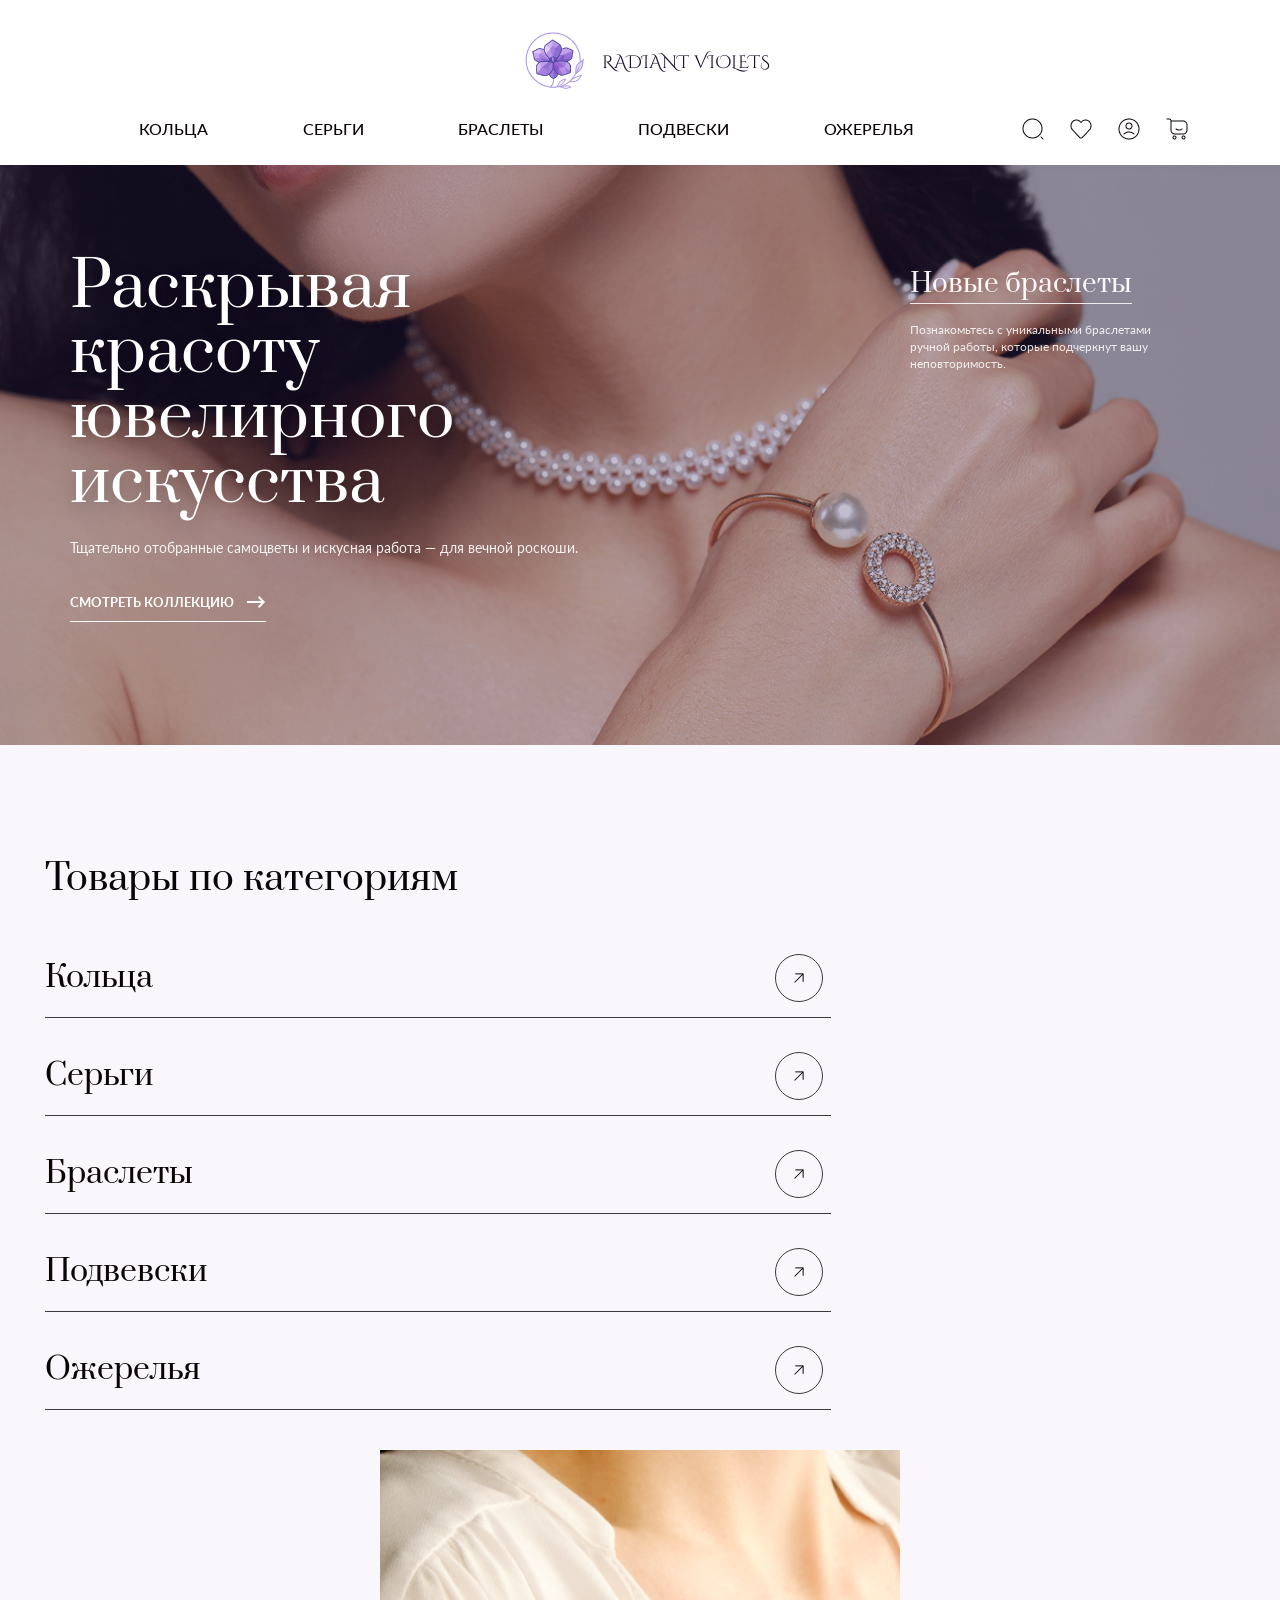
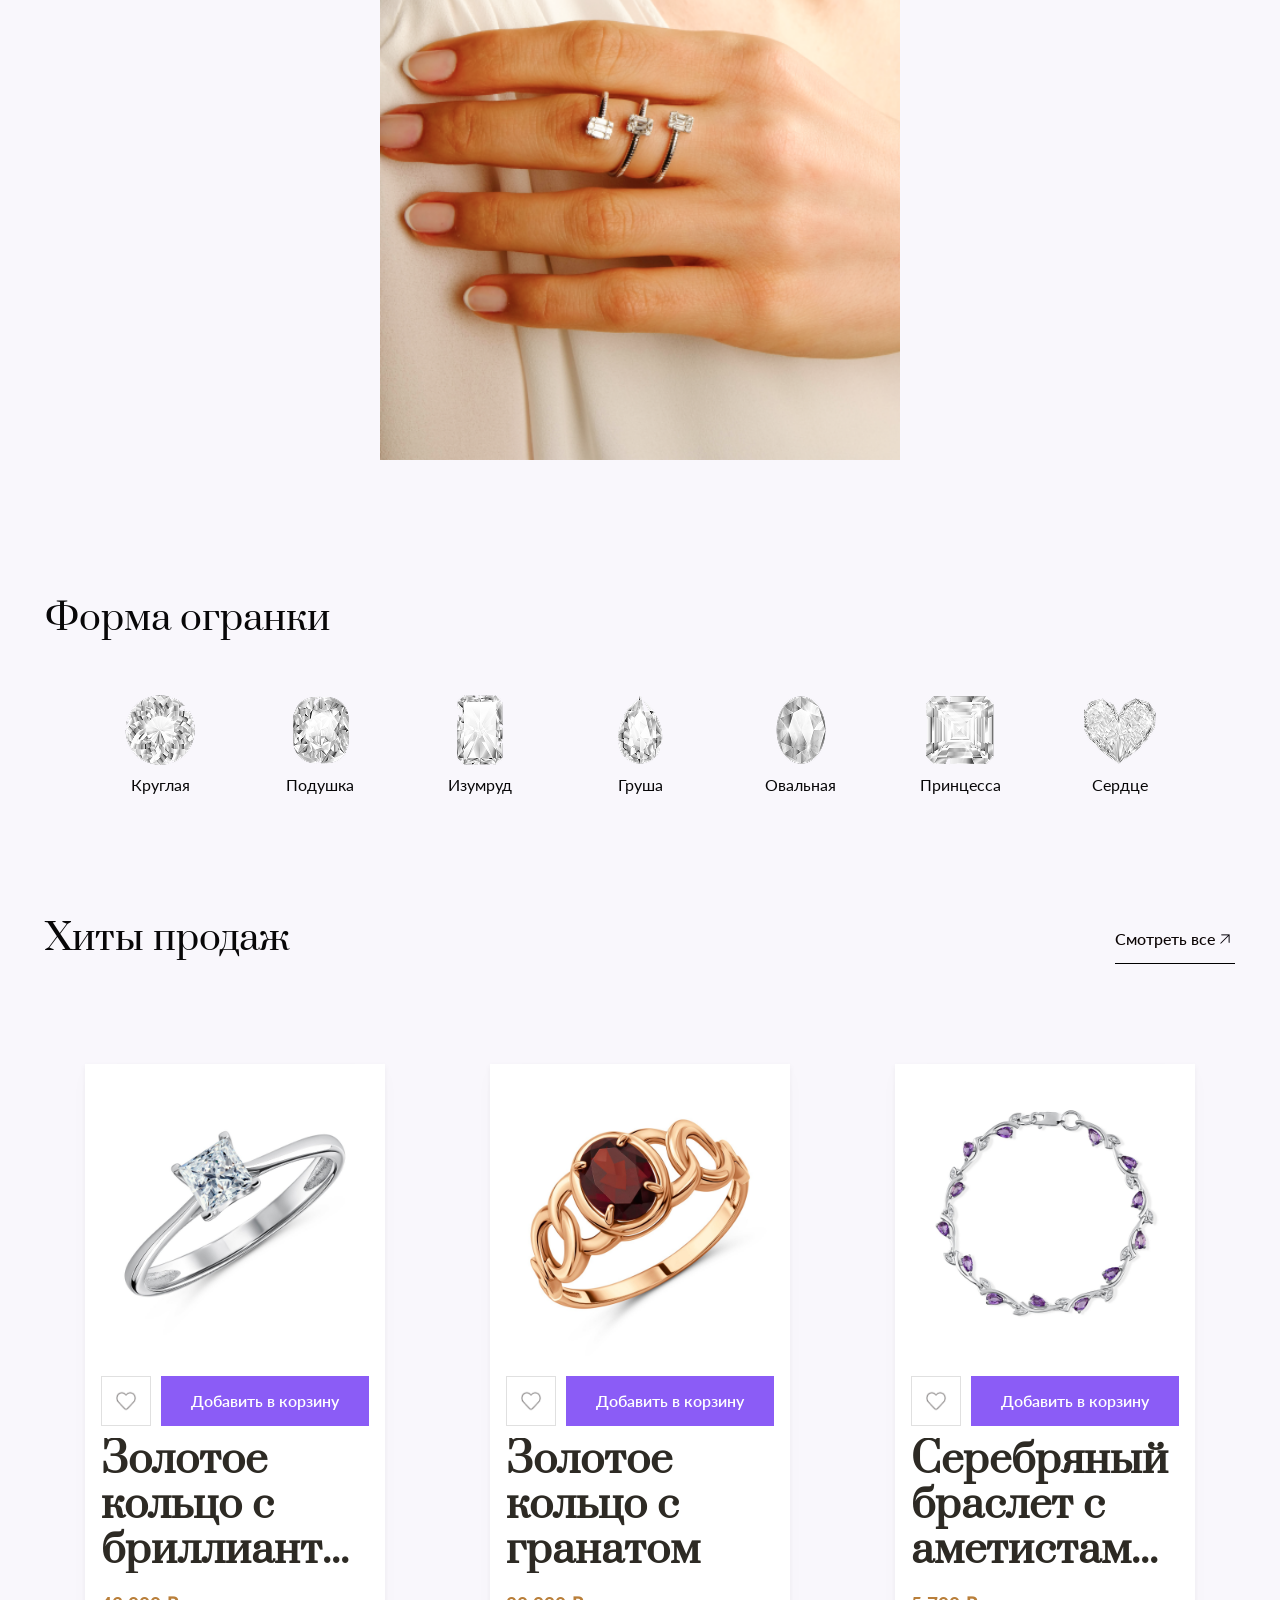
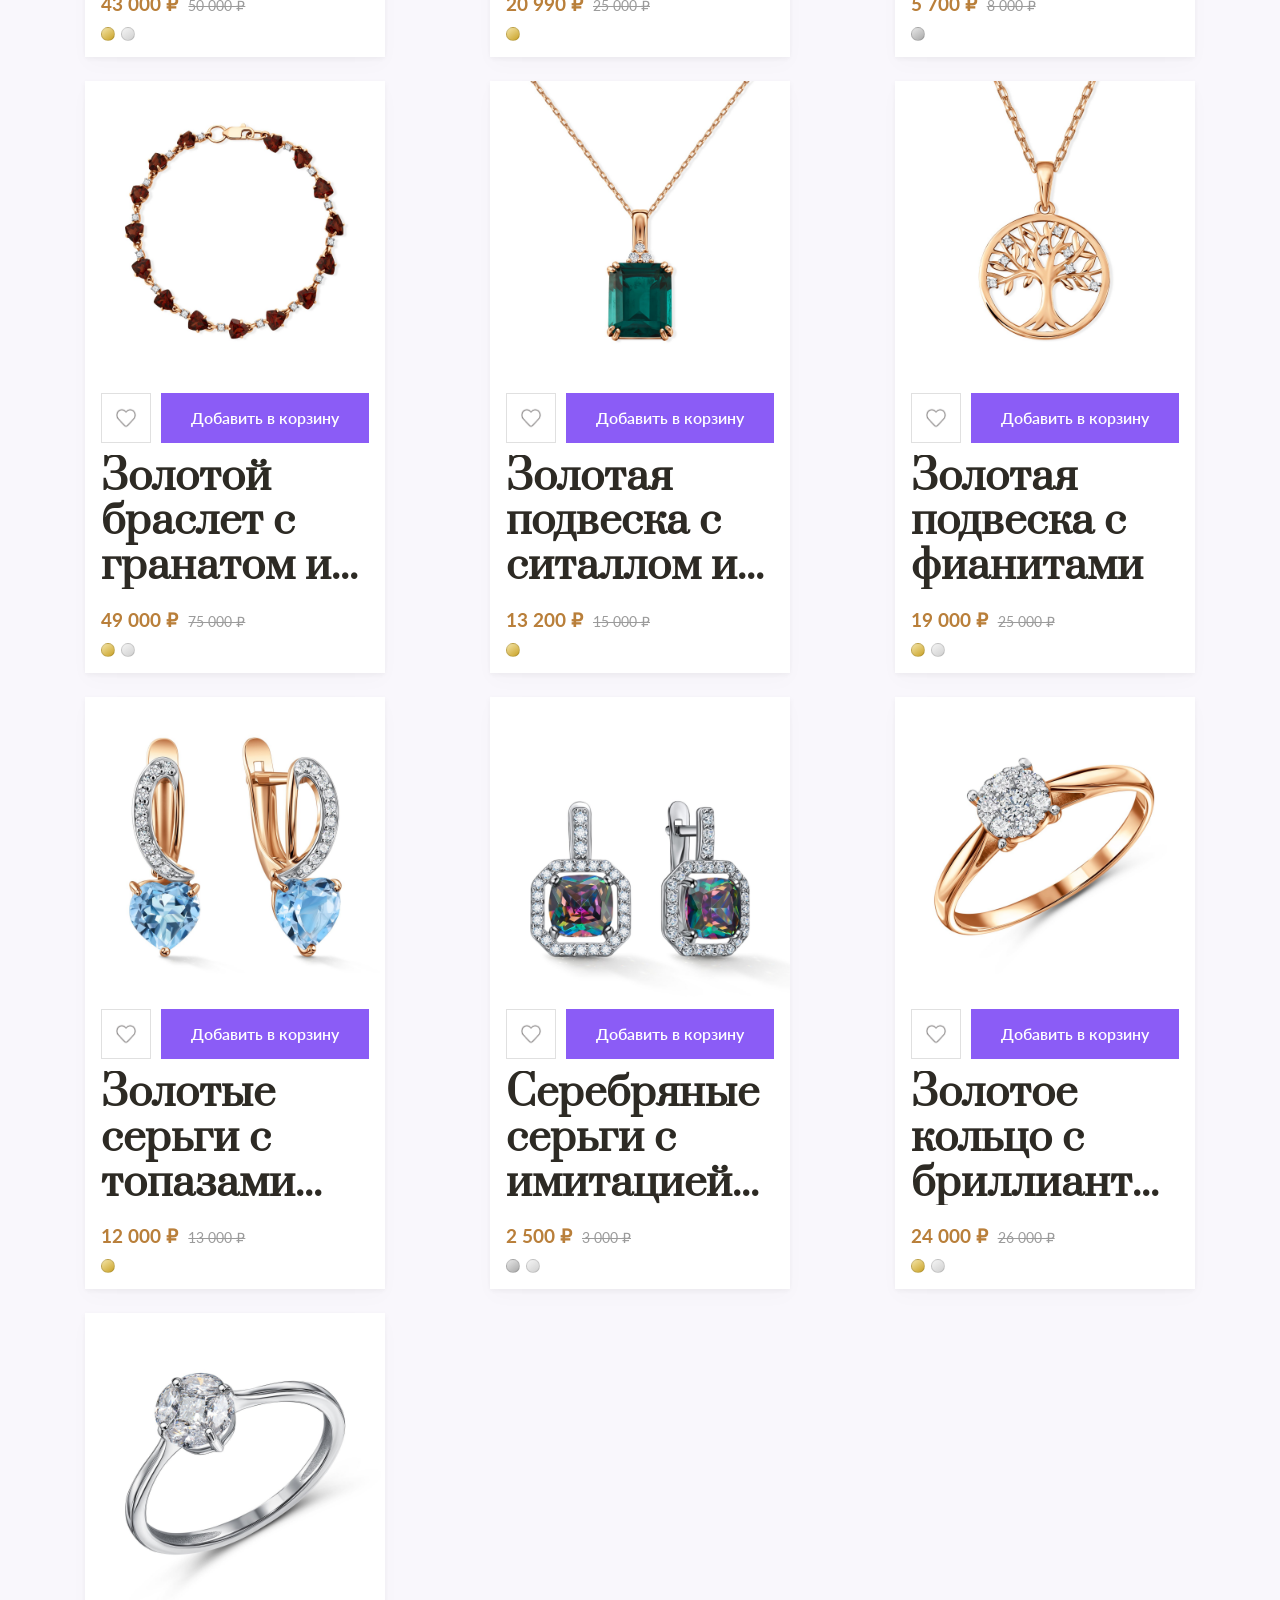
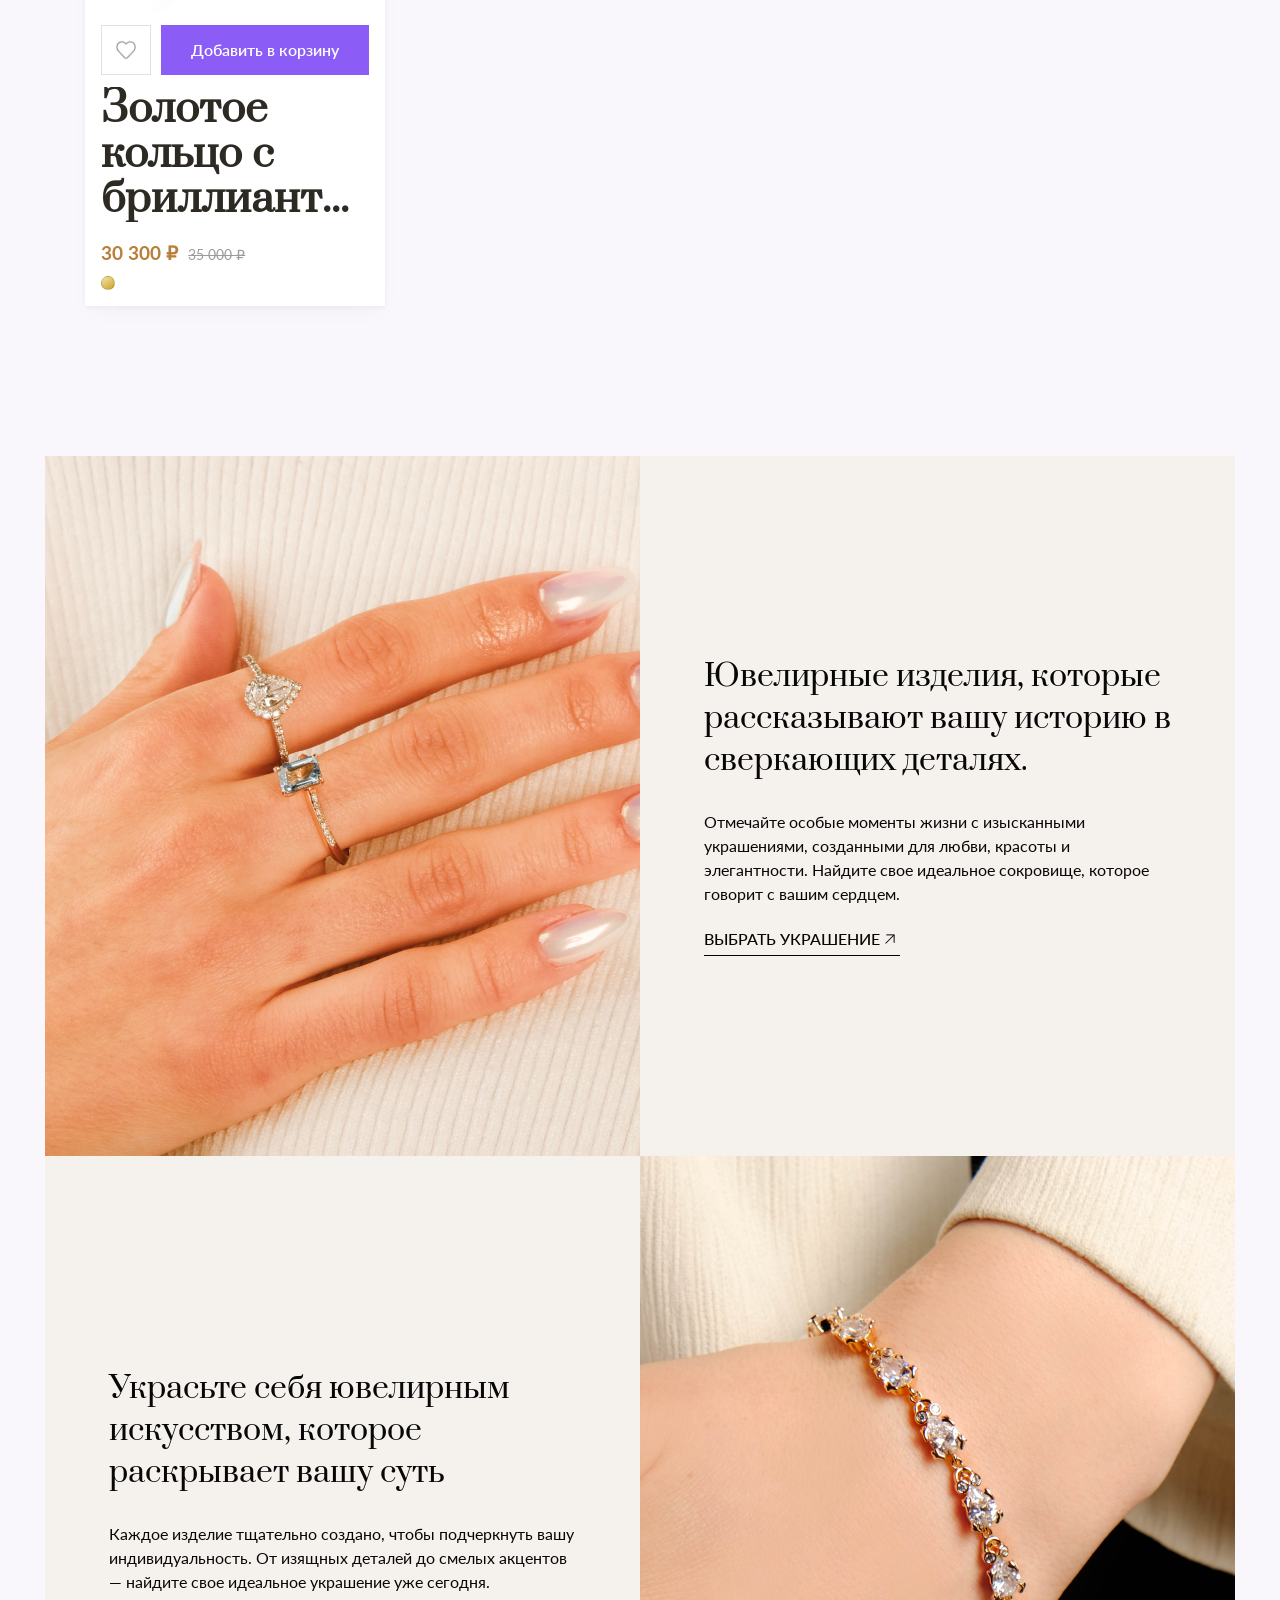
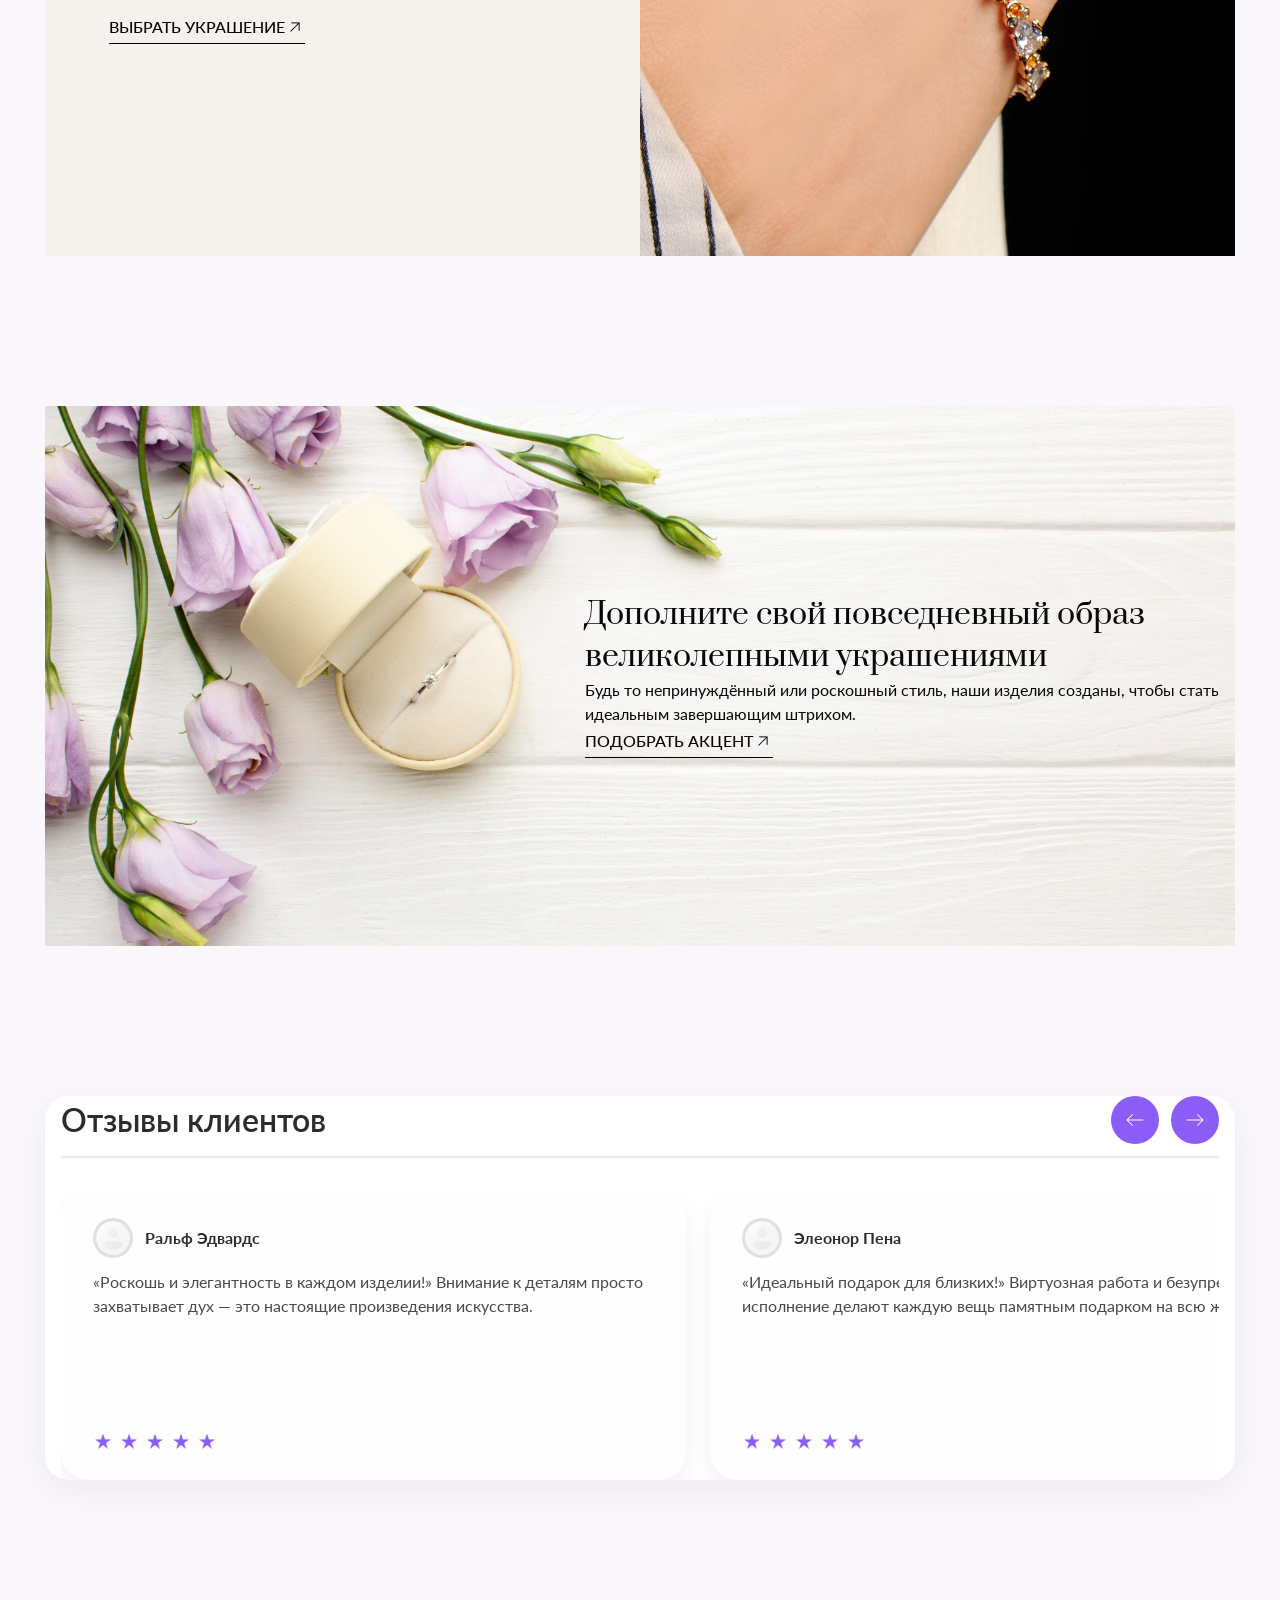
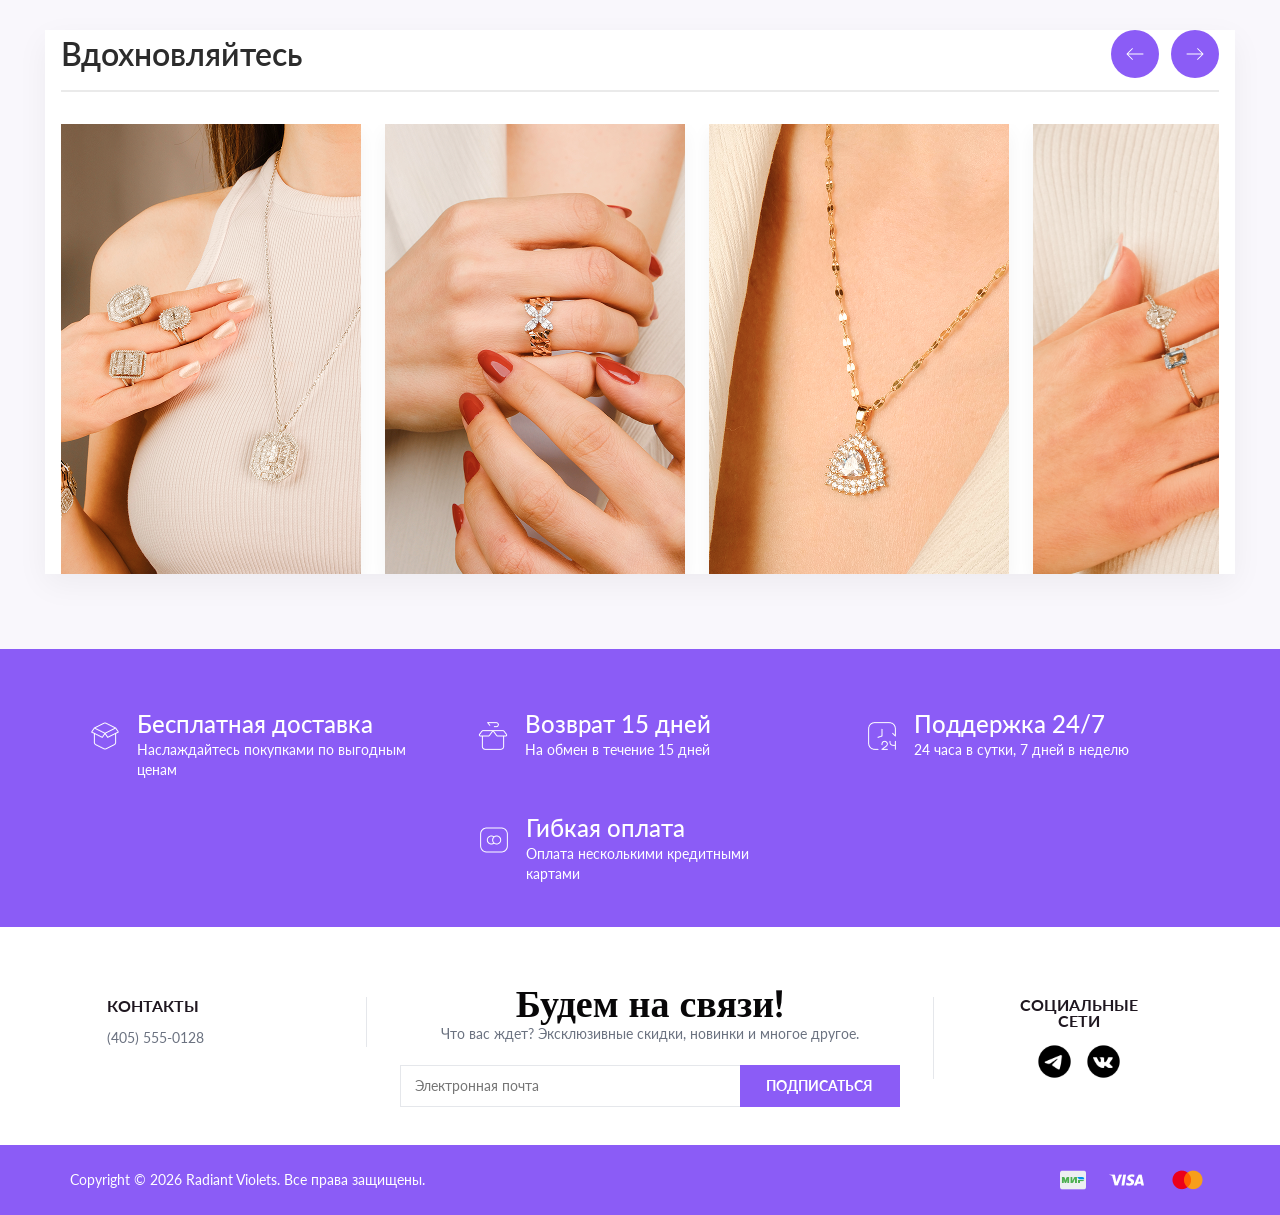
==== index.html @ 6eea1e0e "first commit" ====
<!DOCTYPE html>
<html lang="ru">
<head>
    <meta charset="UTF-8">
    <meta name="viewport" content="width=device-width, initial-scale=1.0">
    <title>RADIANT VIOLETS</title>
    <link rel="stylesheet" href="./css/style.css">
    <!-- favicon -->
	<link type="image/x-icon" href="./icon/Logo.png"  rel="shortcut icon">
    <link type="image/x-icon" href="./icon/Logo.png" rel="icon">
</head>
<body>
    <!-- Меню -->
    <div class="menu_bar">
        <input type="checkbox" id="burger_menu" class="burger_toggle" aria-hidden="true">
        <label for="burger_menu" class="burger_btn" aria-label="Открыть меню категорий">
            <span class="burger_line"></span>
            <span class="burger_line"></span>
            <span class="burger_line"></span>
        </label>

        <label for="burger_menu" class="burger_backdrop" aria-hidden="true"></label>
        <div class="burger_drawer" role="navigation" aria-label="Категории">
            <ul class="burger_nav">
                <li><a class="burger_link" href="./catalog.html?category=rings">КОЛЬЦА</a></li>
                <li><a class="burger_link" href="./catalog.html?category=earrings">СЕРЬГИ</a></li>
                <li><a class="burger_link" href="./catalog.html?category=bracelets">БРАСЛЕТЫ</a></li>
                <li><a class="burger_link" href="./catalog.html?category=necklaces">ПОДВЕСКИ</a></li>
                <li><a class="burger_link" href="./catalog.html?category=necklaces">ОЖЕРЕЛЬЯ</a></li>
                <li><a class="burger_link" href="./catalog.html?category=engagement">ПОМОЛВОЧНЫЕ КОЛЬЦА</a></li>
            </ul>
        </div>

        <div class="logo"><a href="./index.html"><img class="logo_img" src="./icon/Logo.png" alt=""></a><span class="logo_text">RADIANT VIOLETS</span></div>

        <ul class="nav">
            <li class="nav_item"> <a class="nav_link" href="./catalog.html?category=rings">КОЛЬЦА</a></li>
            <li class="nav_item"> <a class="nav_link" href="./catalog.html?category=earrings">СЕРЬГИ</a></li>
            <li class="nav_item"> <a class="nav_link" href="./catalog.html?category=bracelets">БРАСЛЕТЫ</a></li>
            <li class="nav_item"> <a class="nav_link" href="./catalog.html?category=necklaces">ПОДВЕСКИ</a></li>
            <li class="nav_item"> <a class="nav_link" href="./catalog.html?category=necklaces">ОЖЕРЕЛЬЯ</a></li>
        </ul>
        <ul class="nav_btn">
            <li class="nav_item_btn nav_item_search" role="button" tabindex="0" aria-label="Поиск по каталогу"><img class="nav_btn_icon" src="./icon/search-btn-icon.png" alt=""></li>
            <li class="nav_item_btn nav_item_fav" aria-label="Открыть избранное">
                <img class="nav_btn_icon" src="./icon/favourite-btn-icon.png" alt="">
                <span class="fav_badge" id="favBadge" aria-hidden="true"></span>
            </li>
            <li class="nav_item_btn nav_item_user"><img class="nav_btn_icon" src="./icon/user-btn-icon.png" alt=""></li>
            <li class="nav_item_btn nav_item_cart" aria-label="Открыть корзину">
                <img class="nav_btn_icon" src="./icon/Cart-btn-icon.png" alt="">
                <span class="cart_badge" id="cartBadge" aria-hidden="true"></span>
            </li>
        </ul>
    </div>

    <!-- Избранное -->
    <div id="favOverlay" class="fav-overlay" aria-hidden="true">
        <div class="fav-drawer" role="dialog" aria-modal="true" aria-label="Избранное">
            <div class="fav-header">
                <h2 class="fav-title">Избранное</h2>
                <button type="button" class="fav-close" id="favCloseBtn" aria-label="Закрыть избранное">&times;</button>
            </div>

            <div class="fav-items" id="favItems" aria-label="Товары в избранном"></div>
        </div>
    </div>

    <!-- Корзина -->
    <div id="cartOverlay" class="cart-overlay" aria-hidden="true">
        <div class="cart-drawer" role="dialog" aria-modal="true" aria-label="Корзина">
            <div class="cart-header">
                <h2 class="cart-title">Корзина</h2>
                <button type="button" class="cart-close" id="cartCloseBtn" aria-label="Закрыть корзину">&times;</button>
            </div>

            <div class="cart-items" id="cartItems" aria-label="Товары в корзине"></div>

            <div class="cart-footer">
                <div class="cart-summary">
                    <span class="cart-summary-label">Итоговая сумма</span>
                    <span class="cart-summary-value" id="cartTotal">0 ₽</span>
                </div>
                <button type="button" class="cart-checkout" id="checkoutBtn">Оформить заказ</button>
            </div>
        </div>
    </div>

    <div id="searchOverlay" class="search-overlay" aria-hidden="true">
        <div class="search-modal" role="dialog" aria-modal="true" aria-label="Поиск">
            <button type="button" class="search-close" aria-label="Закрыть поиск">&times;</button>
            <h2 class="search-title">Поиск по каталогу</h2>
            <form id="searchForm" action="./catalog.html" method="get">
                <label class="visually-hidden" for="searchInput">Запрос</label>
                <input type="search" name="q" id="searchInput" placeholder="Название украшения..." autocomplete="off">
                <button type="submit">Найти</button>
            </form>
        </div>
    </div>

    <!-- Модальное окно (вход/регистрация) -->
<div id="authModal" class="modal-overlay">
    <div class="modal-container">
        <div class="modal-content">
            <button class="close-modal" aria-label="Закрыть окно">&times;</button>
            
            <!-- Форма входа -->
            <div id="loginFormContainer" class="form-container">
                <div class="form-title">Добро пожаловать</div>
                <div class="form-subtitle">Пожалуйста, войдите в систему</div>
                
                <form id="loginForm">
                    <div class="input-group">
                        <label>Адрес электронной почты</label>
                        <input type="email" id="loginEmail" placeholder="example@domain.com" required>
                    </div>
                    <div class="input-group">
                        <label>Пароль</label>
                        <input type="password" id="loginPassword" placeholder="••••••••" required>
                    </div>
                    <div class="row-between">
                        <label class="checkbox-label">
                            <input type="checkbox" id="rememberMe"> Запомнить меня
                        </label>
                        <a href="#" class="forgot-link" id="forgotPasswordLink">Забыли пароль?</a>
                    </div>
                    <button type="submit" class="btn-primary">ВОЙТИ</button>
                </form>
                <button id="showRegisterBtn" class="btn-secondary">ЗАРЕГИСТРИРОВАТЬСЯ</button>
            </div>

            <!-- Форма регистрации (изначально скрыта) -->
            <div id="registerFormContainer" class="form-container hidden-form">
                <div class="form-title">Регистрация</div>
                <div class="form-subtitle">Пожалуйста, заполните данные</div>
                
                <form id="registerForm">
                    <div class="input-group">
                        <label>ФИО</label>
                        <input type="text" id="regName" placeholder="Иванов Иван Иванович" required>
                    </div>
                    <div class="input-group">
                        <label>Адрес электронной почты</label>
                        <input type="email" id="regEmail" placeholder="hello@example.com" required>
                    </div>
                    <div class="input-group">
                        <label>Пароль</label>
                        <input type="password" id="regPassword" placeholder="Создайте пароль" required>
                    </div>
                    <div class="terms-check">
                        <label class="checkbox-label">
                            <input type="checkbox" id="acceptTerms"> Я принимаю условия соглашения
                        </label>
                    </div>
                    <button type="submit" class="btn-primary">ЗАРЕГИСТРИРОВАТЬСЯ</button>
                </form>
                <button id="showLoginBtn" class="btn-secondary">ВОЙТИ</button>
            </div>
        </div>
    </div>
</div>

    <!-- HEADER -->
    <header class="hero_header">
        <div class="hero_container">
            <div class="hero_left">
                <h1 class="hero_title">
                    Раскрывая красоту<br>
                    ювелирного<br>
                    искусства
                </h1>
                <p class="hero_desc">
                    Тщательно отобранные самоцветы и искусная работа — для вечной роскоши.
                </p>
                <a class="hero_btn" href="./catalog.html">
                    СМОТРЕТЬ КОЛЛЕКЦИЮ <span class="hero_btn_arrow">→</span>
                </a>
            </div>

            <div class="hero_right">
                <div class="hero_right_title_wrap">
                    <h2 class="hero_right_title">Новые браслеты</h2>
                </div>
                <p class="hero_right_desc">
                    Познакомьтесь с уникальными браслетами ручной работы, которые подчеркнут вашу неповторимость.
                </p>
            </div>

            
        </div>
    </header>

        <!-- MAIN -->
     <main class="main">
        <!-- КАТЕГОРИИ -->
        <div class="Categories">
        <h1 class="Categories_title">Товары по категориям</h1>
        <div class="all_Categories">
            <div class="Categories_links">
                <a href="./catalog.html?category=rings" class="Categories_link">
                    <h1 class="Categories_link_name">Кольца</h1>
                    <div class="Categories_link_img"><img src="./icon/arrow-top.png" alt=""></div>
                </a>
                <a href="./catalog.html?category=earrings" class="Categories_link">
                    <h1 class="Categories_link_name">Серьги</h1>
                    <div class="Categories_link_img"><img src="./icon/arrow-top.png" alt=""></div>
                </a>
                <a href="./catalog.html?category=bracelets" class="Categories_link">
                    <h1 class="Categories_link_name">Браслеты</h1>
                    <div class="Categories_link_img"><img src="./icon/arrow-top.png" alt=""></div>
                </a>
                <a href="./catalog.html?category=necklaces" class="Categories_link">
                    <h1 class="Categories_link_name">Подвевски</h1>
                    <div class="Categories_link_img"><img src="./icon/arrow-top.png" alt=""></div>
                </a>
                <a href="./catalog.html?category=necklaces" class="Categories_link">
                    <h1 class="Categories_link_name">Ожерелья</h1>
                    <div class="Categories_link_img"><img src="./icon/arrow-top.png" alt=""></div>
                </a>
            </div>
            <div class="Categories_img"><img src="./img/Categories.png" alt=""></div>
        </div>
     </div>

        <!-- ФОРМА ОГРАНКИ -->
         <div class="Cut_shape"> 
            <h1 class="Cut_shape_title">Форма огранки</h1>
            <div class="all_Cut_shape">
                <div class="Shape">
                    <img class="Shape_img" src="./img/Форма Огранки/Круглая.png" alt="">
                    <h2 class="Shape_dsc">Круглая</h2>
                </div>
                <div class="Shape">
                    <img class="Shape_img" src="./img/Форма Огранки/Подушка.png" alt="">
                    <h2 class="Shape_dsc">Подушка</h2>
                </div>
                <div class="Shape">
                    <img class="Shape_img" src="./img/Форма Огранки/Изумруд.png" alt="">
                    <h2 class="Shape_dsc">Изумруд</h2>
                </div>
                <div class="Shape">
                    <img class="Shape_img" src="./img/Форма Огранки/Груша.png" alt="">
                    <h2 class="Shape_dsc">Груша</h2>
                </div>
                <div class="Shape">
                    <img class="Shape_img" src="./img/Форма Огранки/Овальная.png" alt="">
                    <h2 class="Shape_dsc">Овальная</h2>
                </div>
                <div class="Shape">
                    <img class="Shape_img" src="./img/Форма Огранки/Принцесса.png" alt="">
                    <h2 class="Shape_dsc">Принцесса</h2>
                </div>
                <div class="Shape">
                    <img class="Shape_img" src="./img/Форма Огранки/Сердце.png" alt="">
                    <h2 class="Shape_dsc">Сердце</h2>
                </div>
            </div>
         </div>

        <!-- ХИТЫ ПРОДАЖ -->
          <div class="bestsellers">
            <div class="bestsellers_block">
                <h1 class="bestsellers_title">Хиты продаж</h1>
                <a class="bestsellers_btn" href="./catalog.html">
                    <h1 class="bestsellers_btn_name">Смотреть все</h1>
                    <img class="bestsellers_img" src="./icon/arrow-top.png" alt="">
                </a>
            </div>
          </div>

        <!-- контейнер для динамической вставки карточек -->
    <div class="products-grid" id="productsGrid"></div>

        <!-- МИНИ БАННЕРЫ --> 
         <div class="Mini_Banners">
            <div class="banners">
                <img src="./img/mini banner 1.png" alt="Мини баннер">
                <div class="mini_banner_text">
                    <h1 class="mini_banner_title">Ювелирные изделия, которые рассказывают вашу историю в сверкающих деталях.</h1>
                    <p class="mini_banner_dsc">Отмечайте особые моменты жизни с изысканными украшениями, созданными для любви, красоты и элегантности. Найдите свое идеальное сокровище, которое говорит с вашим сердцем.</p>
                    <a class="mini_banner_btn" href="##">
                        <h1 class="mini_banner_btn_title">Выбрать украшение</h1>
                        <img class="mini_banner_btn_img" src="./icon/arrow-top.png" alt="">
                    </a>
                </div>
            </div>
            <div class="banners">
                <div class="mini_banner_text">
                    <h1 class="mini_banner_title">Украсьте себя ювелирным искусством, которое раскрывает вашу суть</h1>
                    <p class="mini_banner_dsc">Каждое изделие тщательно создано, чтобы подчеркнуть вашу индивидуальность. От изящных деталей до смелых акцентов — найдите свое идеальное украшение уже сегодня.</p>
                    <a class="mini_banner_btn" href="##">
                        <h1 class="mini_banner_btn_title">Выбрать украшение</h1>
                        <img class="mini_banner_btn_img" src="./icon/arrow-top.png" alt="">
                    </a>
                </div>
                <img src="./img/mini banner 2.png" alt="Мини баннер">
            </div> 
         </div>

        <!-- ОСНОВНОЙ БАННЕР -->
         <div class="main_banner">
            <div class="main_banner_text">
                    <h1 class="main_banner_title">Дополните свой повседневный образ великолепными украшениями</h1>
                    <p class="main_banner_dsc">Будь то непринуждённый или роскошный стиль, наши изделия созданы, чтобы стать идеальным завершающим штрихом.</p>
                    <a class="main_banner_btn" href="##">
                        <h1 class="main_banner_btn_title">Подобрать акцент</h1>
                        <img class="main_banner_btn_img" src="./icon/arrow-top.png" alt="">
                    </a>
                </div>
         </div>

        <!-- ОТЗЫВЫ -->
          <div class="container reviews-container">
        <div class="reviews-header">
            <h2>Отзывы клиентов</h2>
            <div class="slider-controls">
                <button class="slider-btn prev-btn" id="prevReviewBtn">
                    <i class="fas fa-chevron-left"><img src="./icon/arrow-left-btn.png" alt=""></i>
                </button>
                <button class="slider-btn next-btn" id="nextReviewBtn">
                    <i class="fas fa-chevron-right"><img src="./icon/arrow-right-btn.png" alt=""></i>
                </button>
            </div>
        </div>

        <div class="slider-wrapper">
            <div class="slider-track" id="sliderTrack">
                <!-- Карточки отзывов добавлены через JavaScript -->
            </div>
        </div>
            </div>

        <!-- ВДОХНОВЛЯЙТЕСЬ -->
    <div class="container inspiration-container">
        <div class="inspiration-header">
            <h2>Вдохновляйтесь</h2>
            <div class="slider-controls">
                <button class="slider-btn prev-btn" id="prevInspirationBtn"><img src="./icon/arrow-left-btn.png" alt="Назад"></button>
                <button class="slider-btn next-btn" id="nextInspirationBtn"><img src="./icon/arrow-right-btn.png" alt="Вперёд"></button>
            </div>
        </div>
        <div class="slider-wrapper">
            <div class="slider-track" id="inspirationTrack"></div>
        </div>
    </div>
     </main>


        <!-- FOOTER -->
    <footer class="footer">
        <div class="FSP">
            <div class="FSP_item">
                <img class="fsp_icon" src="./icon/беспл-дост.png" alt="">
                <div class="fsp_text">
                    <h1 class="fsp_title">Бесплатная доставка</h1>
                    <p class="fsp_dsc">Наслаждайтесь покупками по выгодным ценам</p>
                </div>
            </div>
             <div class="FSP_item">
                <img class="fsp_icon" src="./icon/возврат.png" alt="">
                <div class="fsp_text">
                    <h1 class="fsp_title">Возврат 15 дней</h1>
                    <p class="fsp_dsc">На обмен в течение 15 дней</p>
                </div>
            </div>
             <div class="FSP_item">
                <img class="fsp_icon" src="./icon/поддержка.png" alt="">
                <div class="fsp_text">
                    <h1 class="fsp_title">Поддержка 24/7</h1>
                    <p class="fsp_dsc">24 часа в сутки, 7 дней в неделю</p>
                </div>
            </div>
             <div class="FSP_item">
                <img class="fsp_icon" src="./icon/оплата.png" alt="">
                <div class="fsp_text">
                    <h1 class="fsp_title">Гибкая оплата</h1>
                    <p class="fsp_dsc">Оплата несколькими кредитными картами</p>
                </div>
            </div>
        </div>

        <div class="footer_content">
            <div class="footer_contacts">
                <h2 class="footer_section_title">КОНТАКТЫ</h2>
                <p class="footer_phone">(405) 555-0128</p>
            </div>

            <div class="footer_subscribe">
                <h2 class="subscribe_title">Будем на связи!</h2>
                <p class="subscribe_desc">Что вас ждет? Эксклюзивные скидки, новинки и многое другое.</p>

                <form class="subscribe_form" action="#" method="post">
                    <input class="subscribe_input" type="email" name="email" placeholder="Электронная почта" required>
                    <button class="subscribe_btn" type="submit">ПОДПИСАТЬСЯ</button>
                </form>
            </div>

            <div class="footer_social">
                <h2 class="footer_section_title footer_section_title_social">СОЦИАЛЬНЫЕ<br>СЕТИ</h2>
                <div class="social_icons">
                    <a class="social_link" href="#" aria-label="Telegram">
                        <img class="social_icon" src="./icon/Tg.png" alt="">
                    </a>
                    <a class="social_link" href="#" aria-label="Vk">
                        <img class="social_icon" src="./icon/VK.png" alt="">
                    </a>
                </div>
            </div>
        </div>

        <div class="footer_bottom">
            <div class="footer_copyright">Copyright © 2026 Radiant Violets. Все права защищены.</div>
            <div class="payment_icons" aria-label="Платежные системы">
                <img class="payment_icon" src="./icon/MIR.png" alt="МИР">
                <img class="payment_icon" src="./icon/Visa.png" alt="Visa">
                <img class="payment_icon" src="./icon/Mastercard.png" alt="Mastercard">
            </div>
        </div>
    </footer>

    <script src="./Js/cart.js"></script>
    <script src="./Js/favorites.js"></script>
    <script src="./Js/products-data.js"></script>
    <script src="./Js/product-card.js"></script>
    <script src="./Js/bestsellers.js"></script>
    <script src="./Js/site-reviews.js"></script>
    <script src="./Js/reviews.js"></script>
    <script src="./Js/inspiration.js"></script>
    <script src="./Js/search.js"></script>
    <script src="./Js/auth-api.js"></script>
    <script src="./Js/auth-service.js"></script>
    <script src="./Js/admin-auth.js"></script>
    <script src="./Js/Menu-bar.js"></script>
</body>
</html>
---- css/style.css ----
@import url(./parts/Reset.css);
@import url(./parts/menu-bar.css);
@import url(./parts/header.css);
@import url(./parts/footer.css);
@import url(./parts/main.css);
@import url(./parts/bestsellers.css);
@import url(./parts/reviews.css);
@import url(./parts/cart.css);
@import url(./parts/favorites.css);
@import url(./parts/catalog.css);
@import url(./parts/search.css);
@import url(./parts/product.css);
@import url(./parts/cart-page.css);
@import url(./parts/checkout.css);
@import url(./parts/account.css);
@import url(./parts/admin.css);
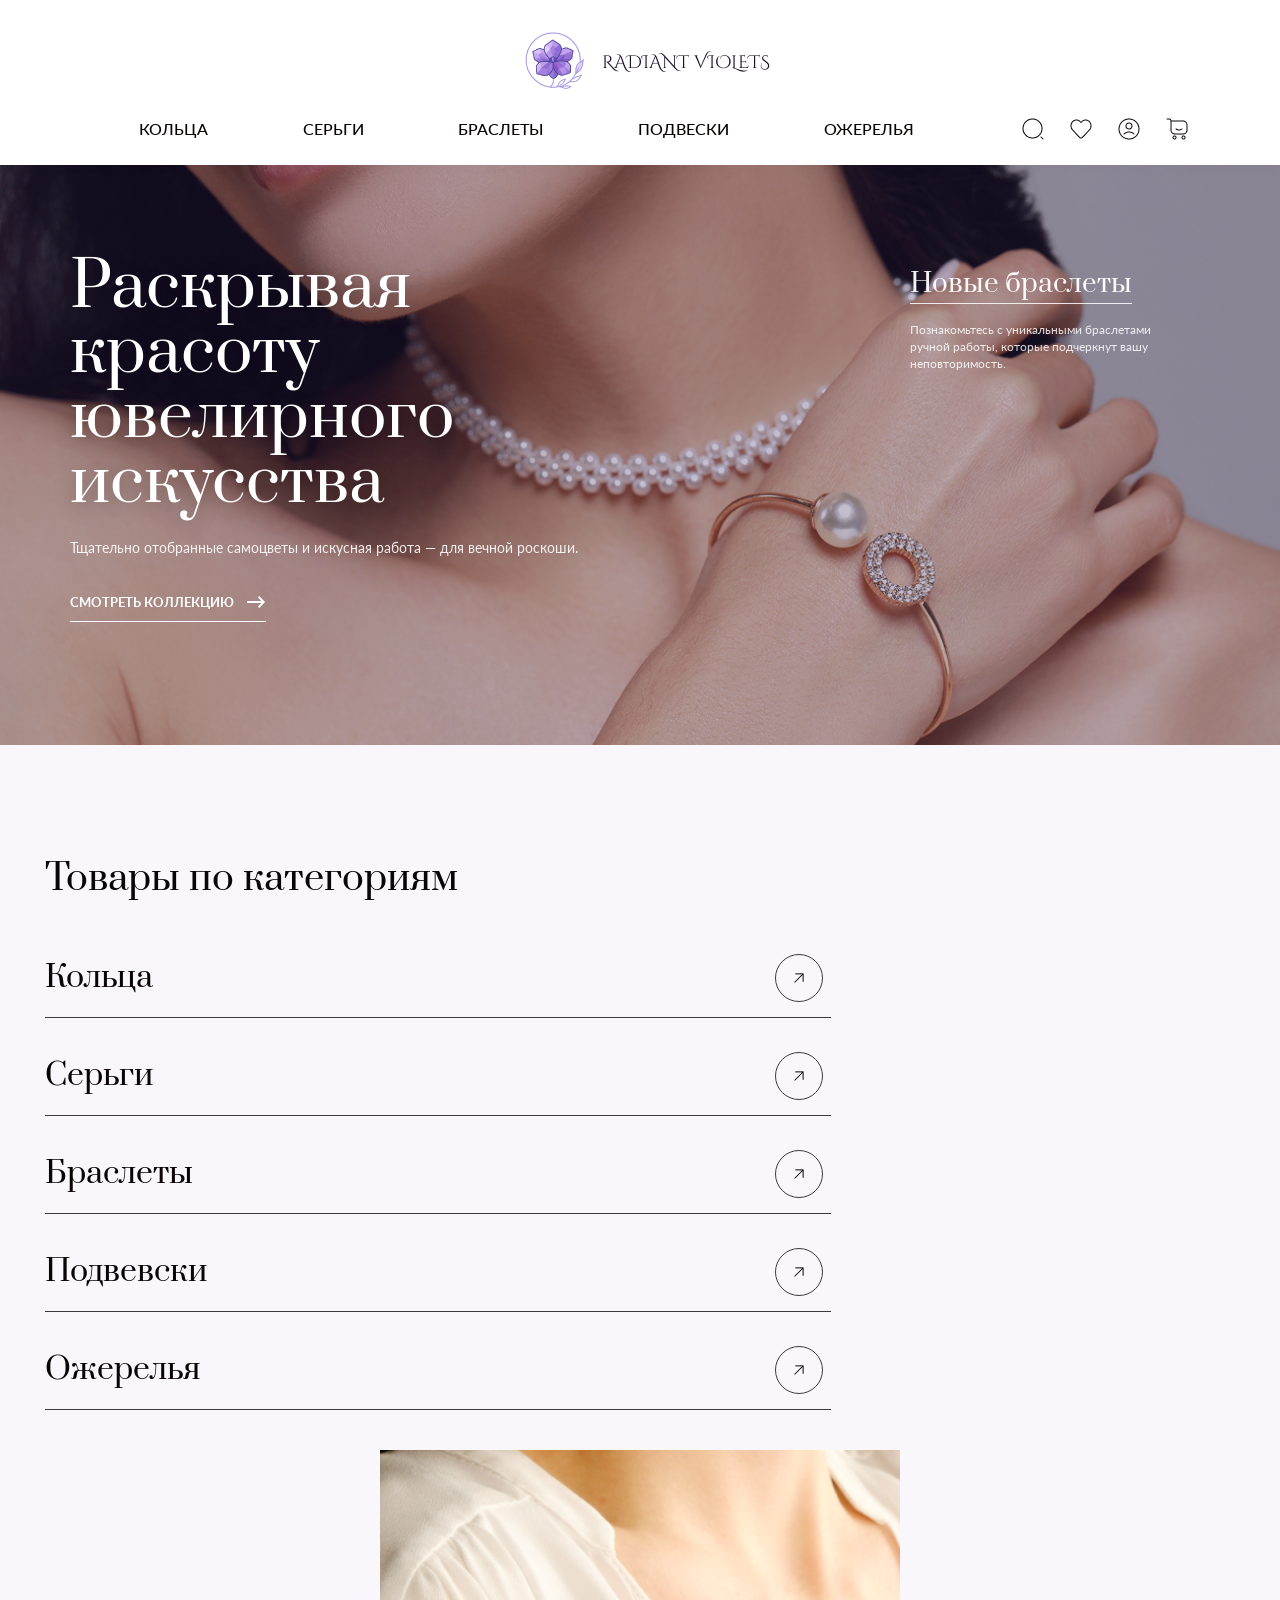
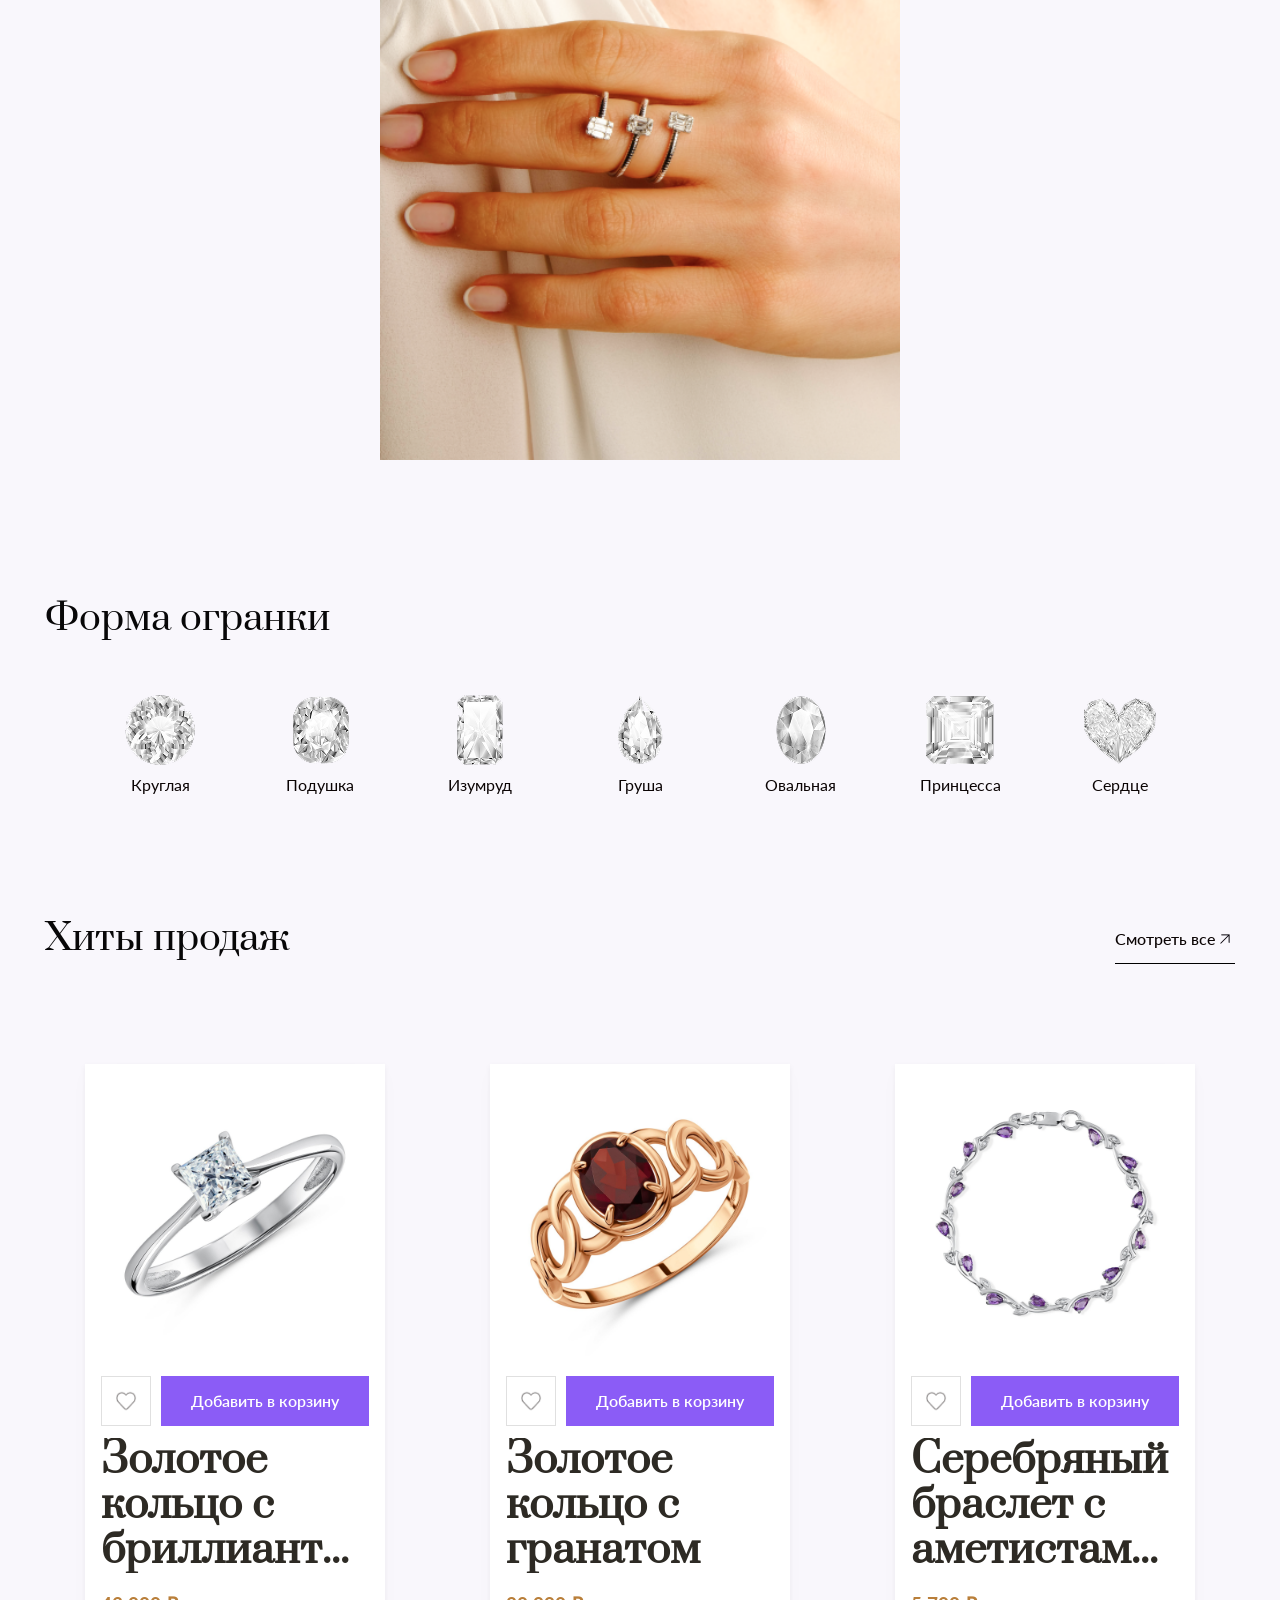
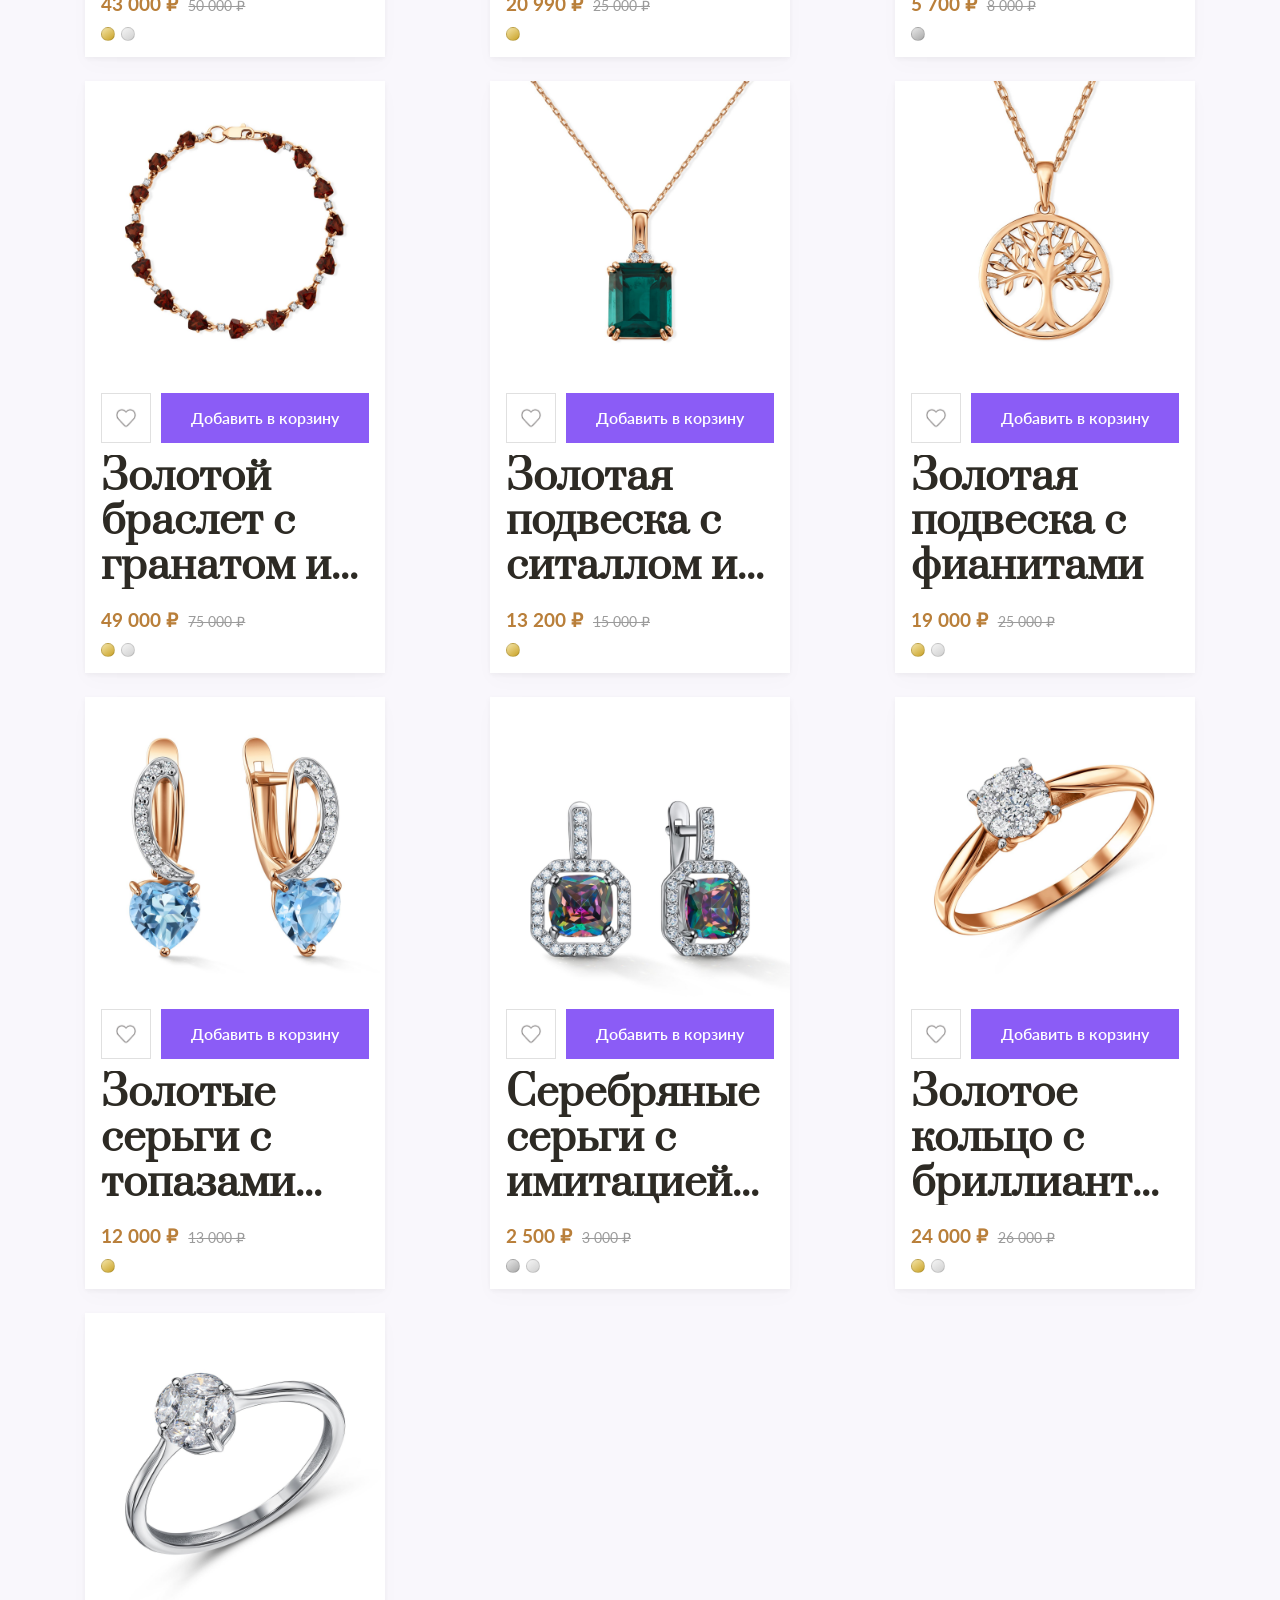
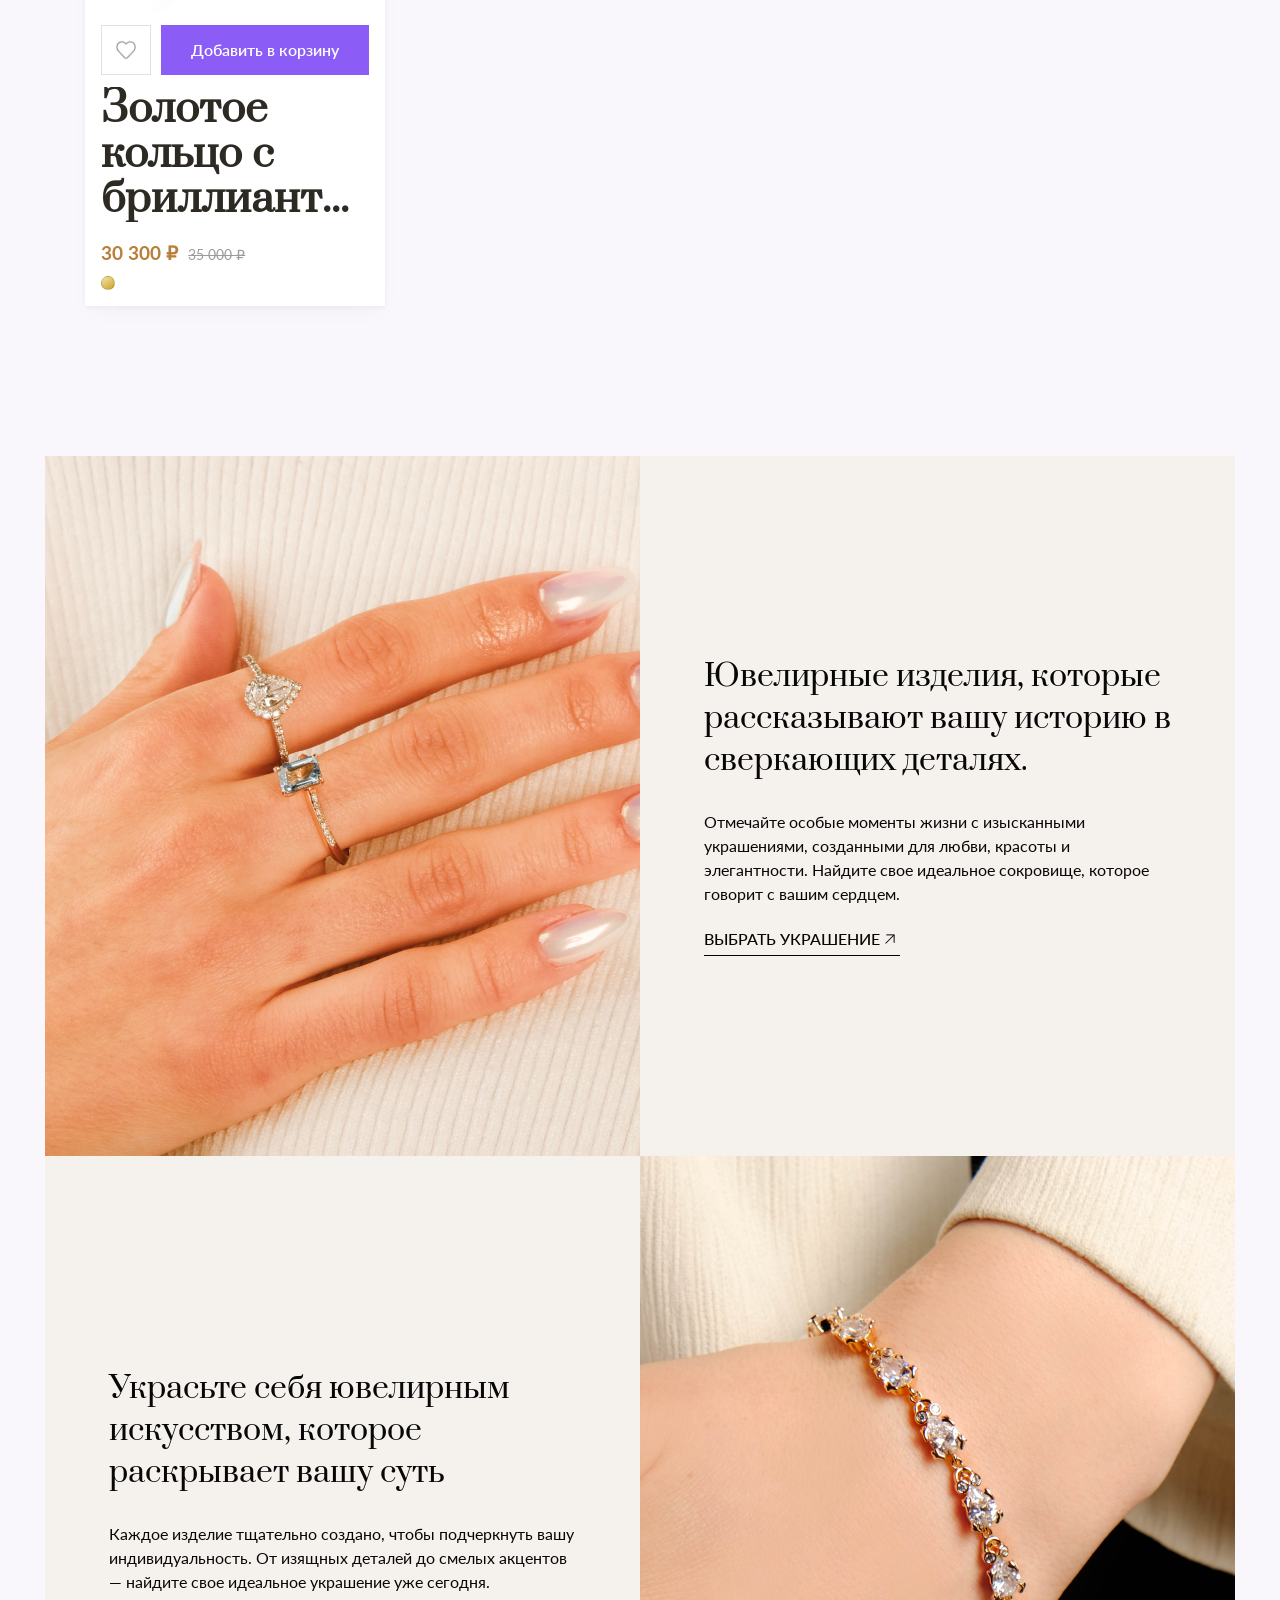
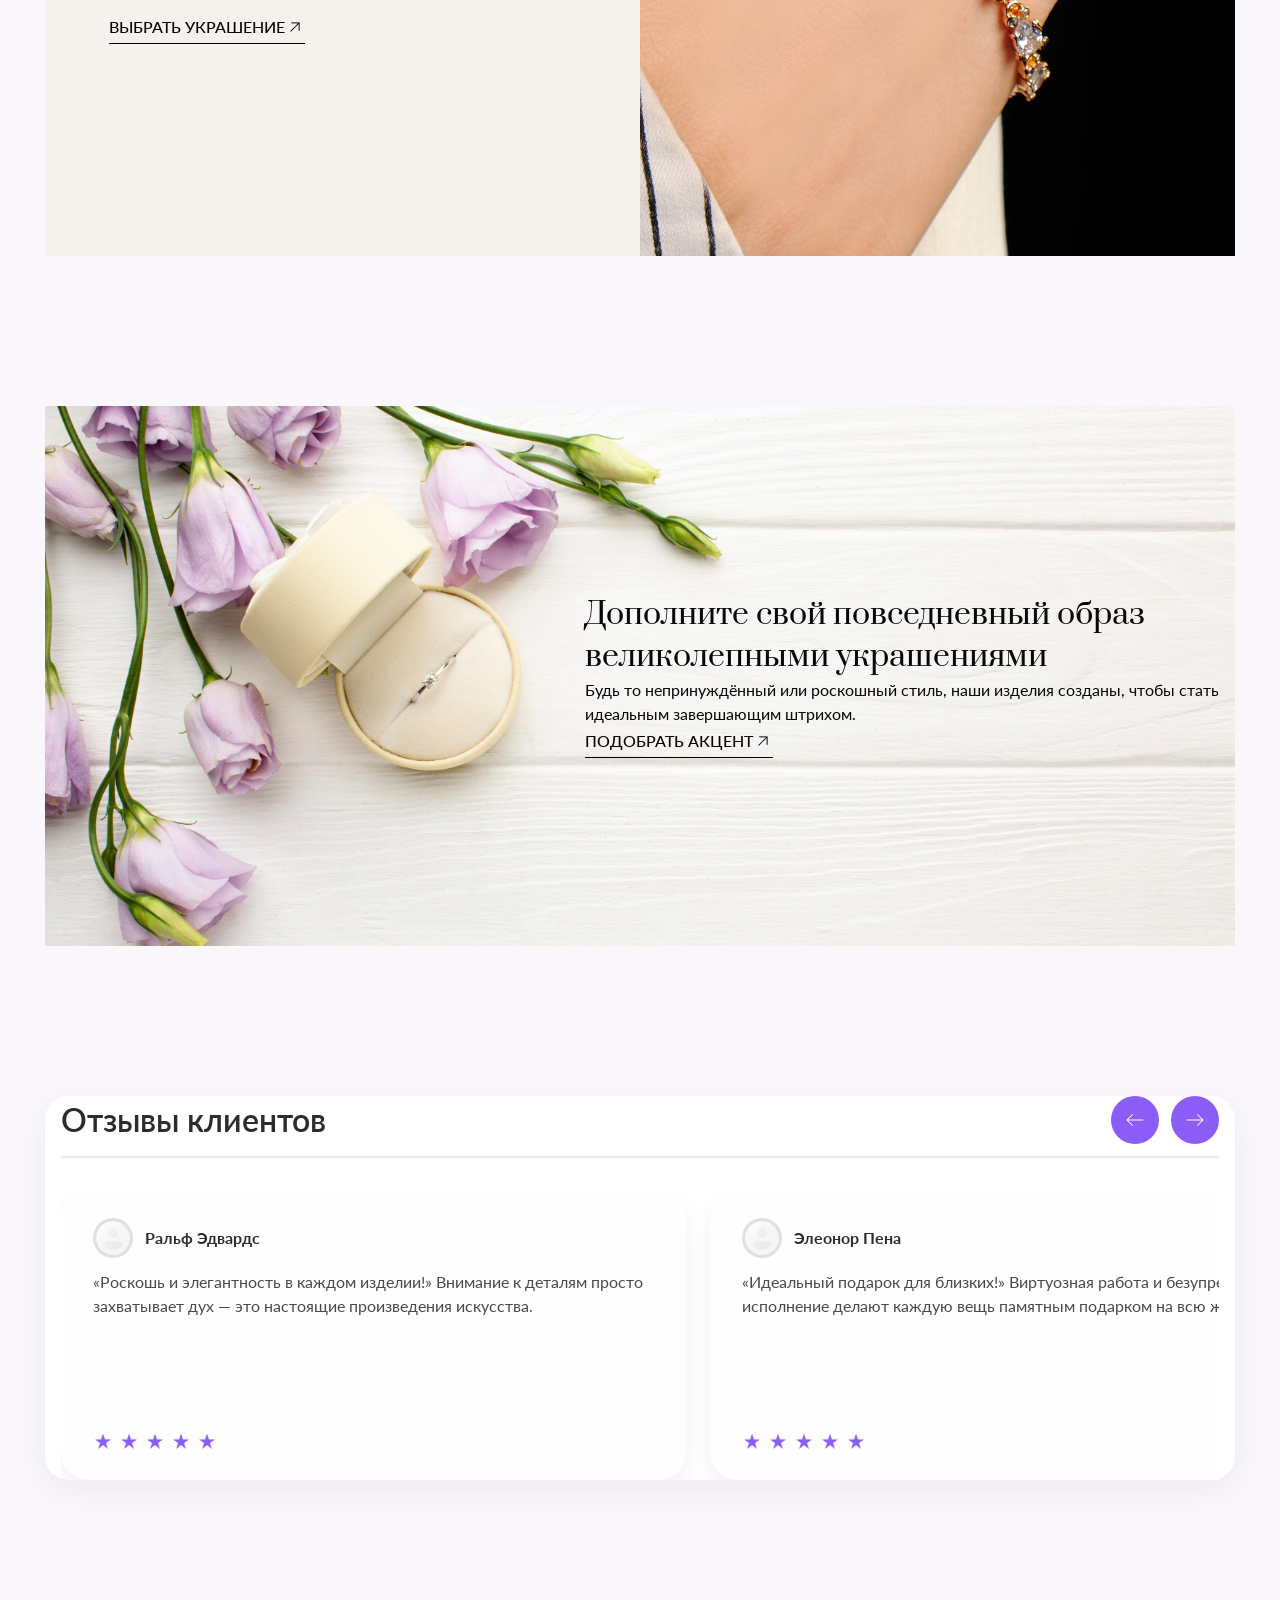
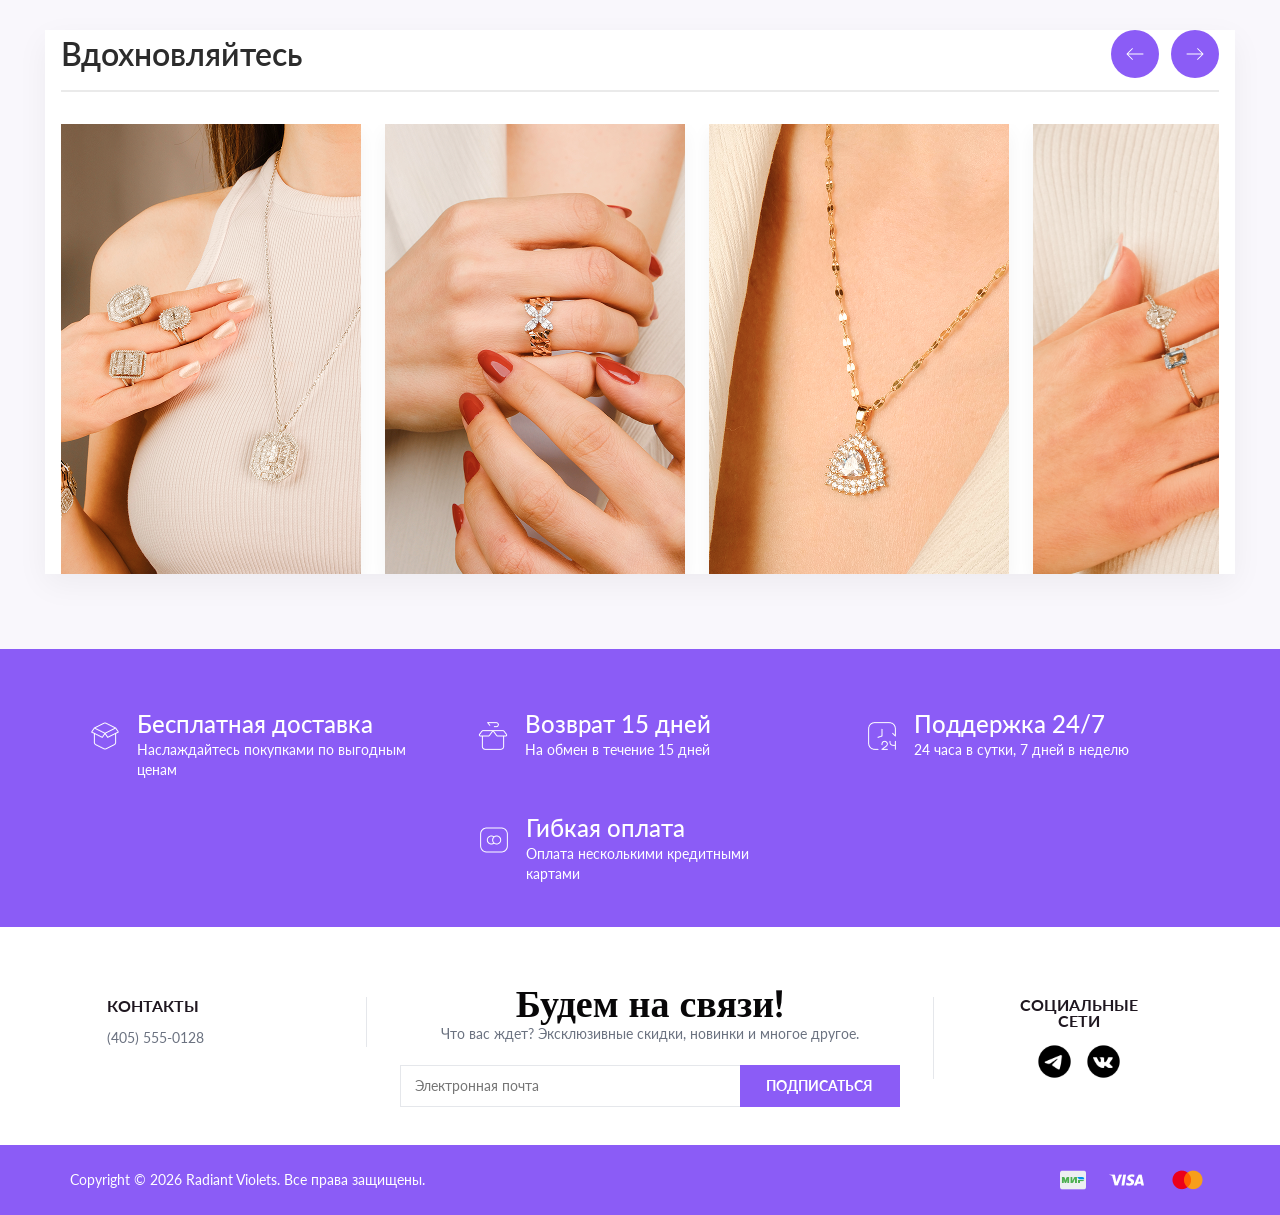
==== commit ef98aef5: "Изменение в Js/Menu-bar.js и css/parts/menu-bar.css для улучшения функциональности меню. Обновление " ====
--- a/index.html
+++ b/index.html
@@ -228,31 +228,31 @@
             <div class="all_Cut_shape">
                 <div class="Shape">
                     <img class="Shape_img" src="./img/Форма Огранки/Круглая.png" alt="">
-                    <h2 class="Shape_dsc">Круглая</h2>
+                    <a href="./catalog.html"><h2 class="Shape_dsc">Круглая</h2></a>
                 </div>
                 <div class="Shape">
                     <img class="Shape_img" src="./img/Форма Огранки/Подушка.png" alt="">
-                    <h2 class="Shape_dsc">Подушка</h2>
+                    <a href="./catalog.html"><h2 class="Shape_dsc">Подушка</h2></a>
                 </div>
                 <div class="Shape">
                     <img class="Shape_img" src="./img/Форма Огранки/Изумруд.png" alt="">
-                    <h2 class="Shape_dsc">Изумруд</h2>
+                    <a href="./catalog.html"><h2 class="Shape_dsc">Изумруд</h2></a>
                 </div>
                 <div class="Shape">
                     <img class="Shape_img" src="./img/Форма Огранки/Груша.png" alt="">
-                    <h2 class="Shape_dsc">Груша</h2>
+                    <a href="./catalog.html"><h2 class="Shape_dsc">Груша</h2></a>
                 </div>
                 <div class="Shape">
                     <img class="Shape_img" src="./img/Форма Огранки/Овальная.png" alt="">
-                    <h2 class="Shape_dsc">Овальная</h2>
+                    <a href="./catalog.html"><h2 class="Shape_dsc">Овальная</h2></a>
                 </div>
                 <div class="Shape">
                     <img class="Shape_img" src="./img/Форма Огранки/Принцесса.png" alt="">
-                    <h2 class="Shape_dsc">Принцесса</h2>
+                    <a href="./catalog.html"><h2 class="Shape_dsc">Принцесса</h2></a>
                 </div>
                 <div class="Shape">
                     <img class="Shape_img" src="./img/Форма Огранки/Сердце.png" alt="">
-                    <h2 class="Shape_dsc">Сердце</h2>
+                    <a href="./catalog.html"><h2 class="Shape_dsc">Сердце</h2></a>
                 </div>
             </div>
          </div>
@@ -278,7 +278,7 @@
                 <div class="mini_banner_text">
                     <h1 class="mini_banner_title">Ювелирные изделия, которые рассказывают вашу историю в сверкающих деталях.</h1>
                     <p class="mini_banner_dsc">Отмечайте особые моменты жизни с изысканными украшениями, созданными для любви, красоты и элегантности. Найдите свое идеальное сокровище, которое говорит с вашим сердцем.</p>
-                    <a class="mini_banner_btn" href="##">
+                    <a class="mini_banner_btn" href="./catalog.html">
                         <h1 class="mini_banner_btn_title">Выбрать украшение</h1>
                         <img class="mini_banner_btn_img" src="./icon/arrow-top.png" alt="">
                     </a>
@@ -288,7 +288,7 @@
                 <div class="mini_banner_text">
                     <h1 class="mini_banner_title">Украсьте себя ювелирным искусством, которое раскрывает вашу суть</h1>
                     <p class="mini_banner_dsc">Каждое изделие тщательно создано, чтобы подчеркнуть вашу индивидуальность. От изящных деталей до смелых акцентов — найдите свое идеальное украшение уже сегодня.</p>
-                    <a class="mini_banner_btn" href="##">
+                    <a class="mini_banner_btn" href="./catalog.html">
                         <h1 class="mini_banner_btn_title">Выбрать украшение</h1>
                         <img class="mini_banner_btn_img" src="./icon/arrow-top.png" alt="">
                     </a>
@@ -302,7 +302,7 @@
             <div class="main_banner_text">
                     <h1 class="main_banner_title">Дополните свой повседневный образ великолепными украшениями</h1>
                     <p class="main_banner_dsc">Будь то непринуждённый или роскошный стиль, наши изделия созданы, чтобы стать идеальным завершающим штрихом.</p>
-                    <a class="main_banner_btn" href="##">
+                    <a class="main_banner_btn" href="./catalog.html">
                         <h1 class="main_banner_btn_title">Подобрать акцент</h1>
                         <img class="main_banner_btn_img" src="./icon/arrow-top.png" alt="">
                     </a>
